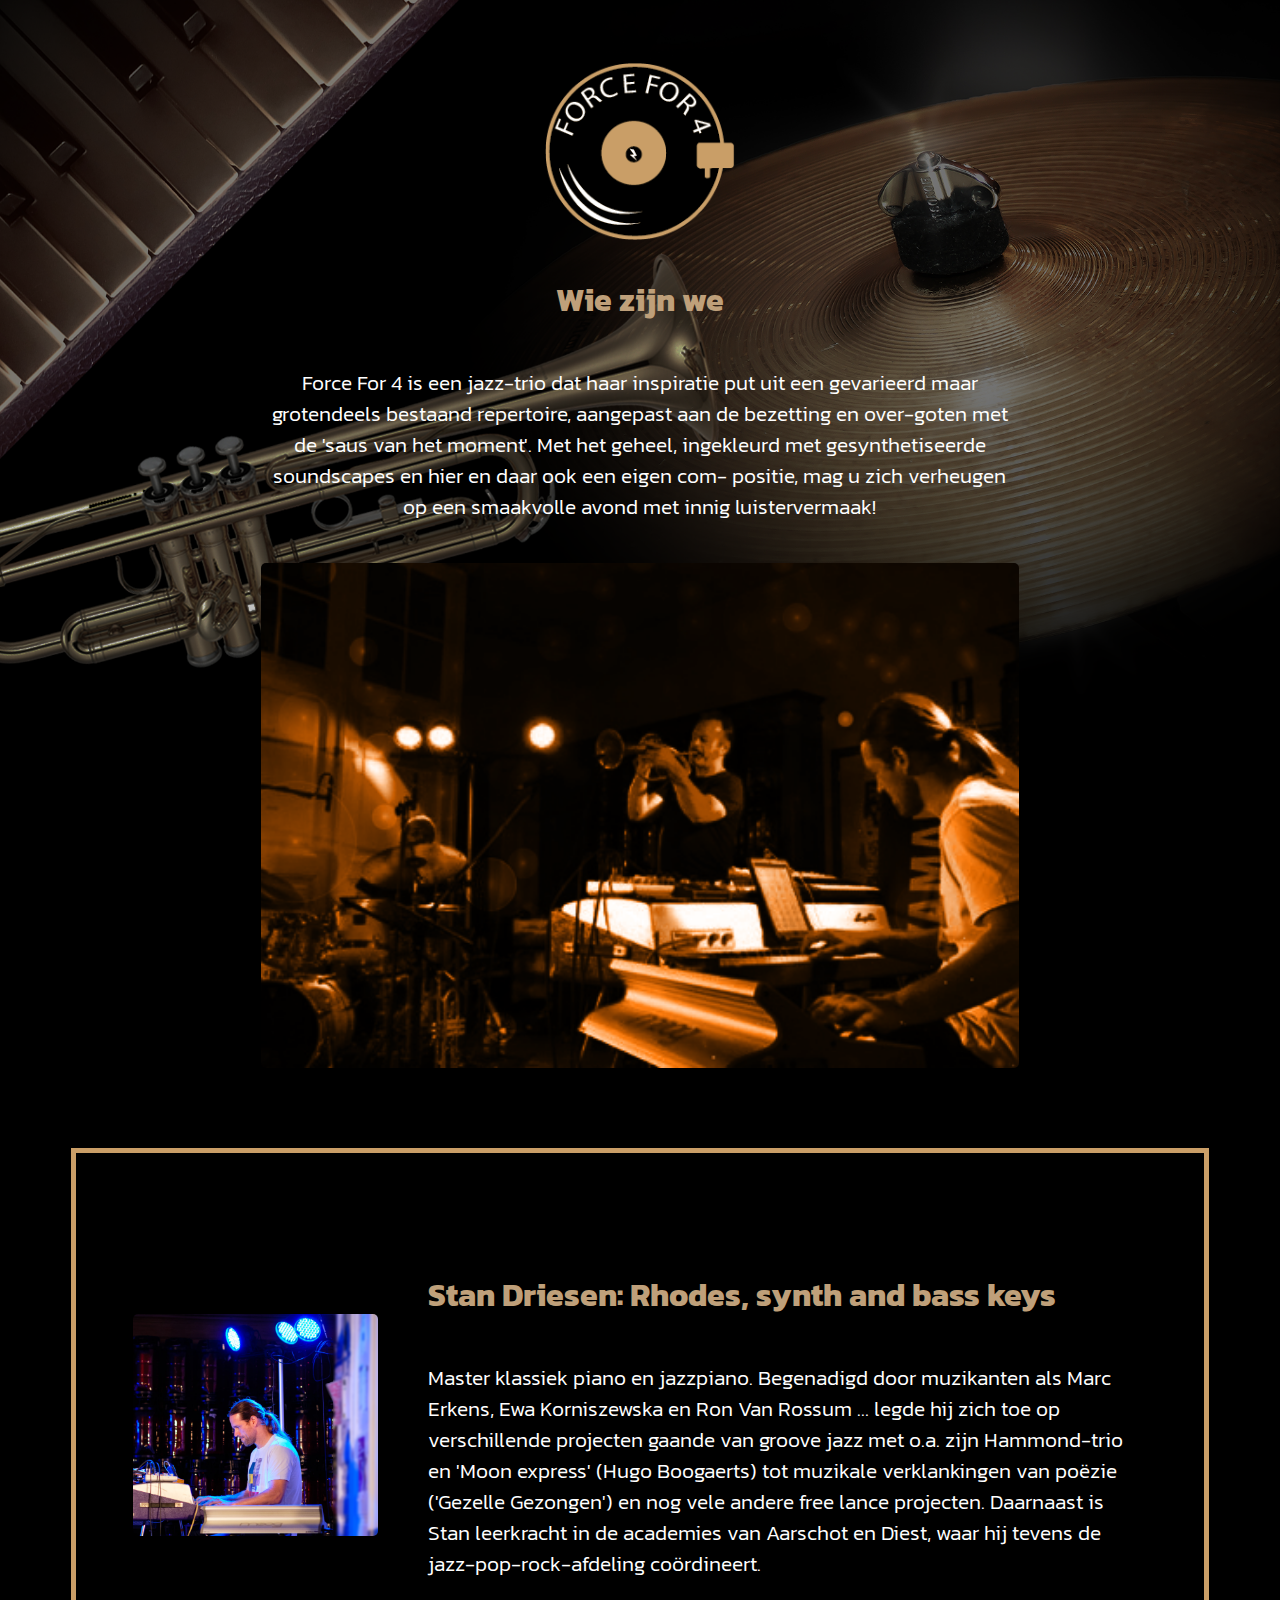
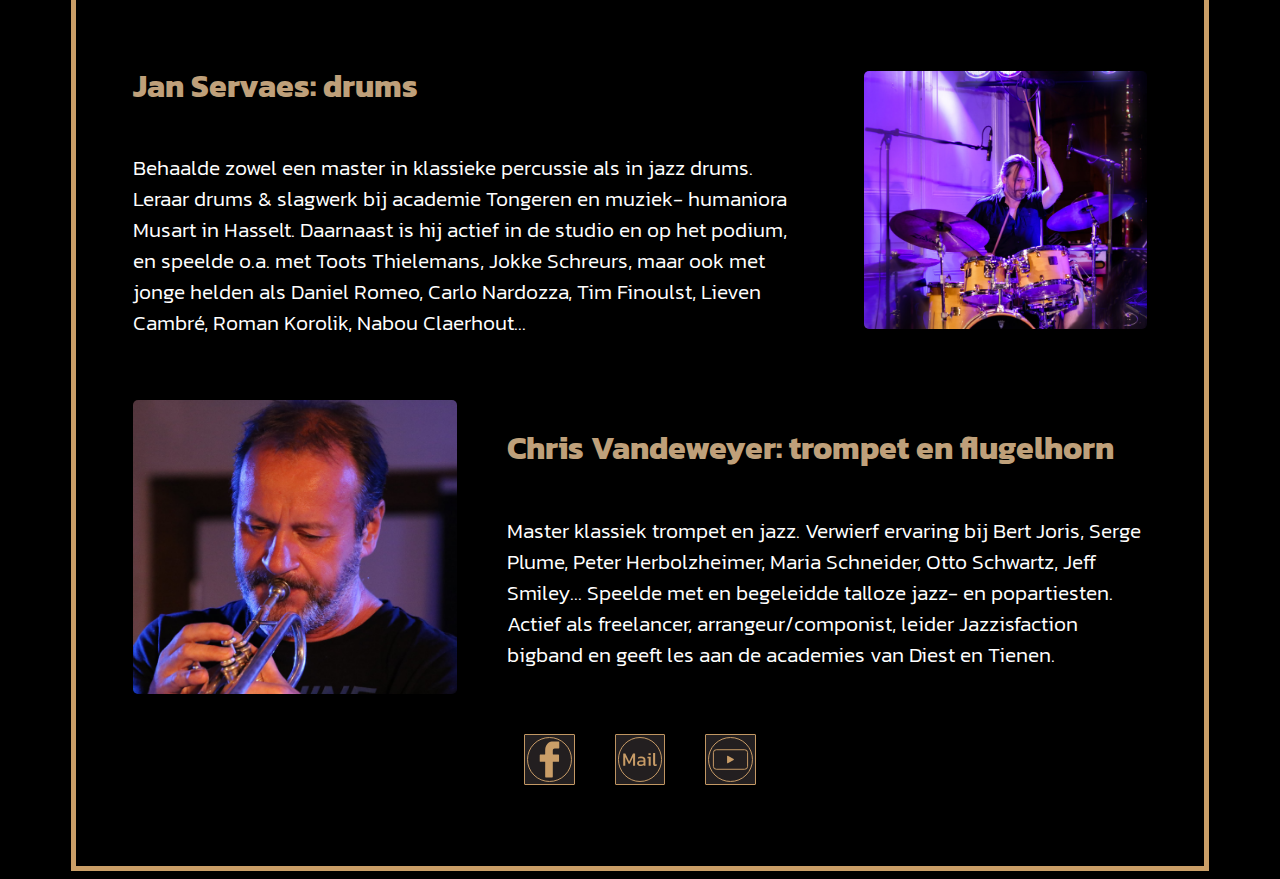
==== index.html @ 1cb55e8a "ready" ====
<!DOCTYPE html>

<html lang="en">


<head>

    <link rel="stylesheet" href="style.css">
    <meta charset="UTF-8">
    <meta http-equiv="X-UA-Compatible" content="IE-edge">
    <meta name="viewport" content="width=device-width, initial-scale=1.0">
    <title>Force for four</title>

</head>

<body>

    <div class="wrapper">

        <div class="grid">



            <div class="logo"> <img src="images/logo.png"> </div>


            <div class="omschrijving">
                <h1>Wie zijn we</h1>
                <p>Force For 4 is een jazz-trio dat haar inspiratie put uit een gevarieerd maar grotendeels bestaand
                    repertoire, aangepast aan de bezetting en over-goten met de 'saus van het moment'.

                    Met het geheel, ingekleurd met gesynthetiseerde soundscapes en hier en daar ook een eigen com-
                    positie, mag u zich verheugen op een smaakvolle avond met innig luistervermaak!</p>
                <div class="samen">
                    <img src="images/samen.png">
                </div>
            </div>




            <div class="leden">
                <div class="stan">
                    <div class="images">
                        <img src="images/leden/stanpf.png">
                    </div>

                    <div class="stantext">
                        <h1>Stan Driesen: Rhodes, synth and bass keys
                        </h1>
                        <p>
                            Master klassiek piano en jazzpiano.

                            Begenadigd door muzikanten als Marc Erkens, Ewa
                            Korniszewska en Ron Van Rossum … legde hij zich toe op
                            verschillende projecten gaande van groove jazz met o.a. zijn
                            Hammond-trio en 'Moon express' (Hugo Boogaerts) tot
                            muzikale verklankingen van poëzie ('Gezelle Gezongen') en nog vele andere free lance
                            projecten.

                            Daarnaast is Stan leerkracht in de academies van Aarschot en Diest, waar hij tevens de
                            jazz-pop-rock-afdeling coördineert.
                        </p>
                    </div>
                </div>

                <div class="jan">
                    <div class="jantext">
                        <h1>Jan Servaes: drums</h1>
                        <p>
                            Behaalde zowel een master in klassieke percussie als in jazz drums.

                            Leraar drums & slagwerk bij academie Tongeren en muziek-
                            humaniora Musart in Hasselt.

                            Daarnaast is hij actief in de studio en op het podium, en speelde o.a. met Toots Thielemans,
                            Jokke
                            Schreurs, maar ook met jonge helden als Daniel Romeo, Carlo Nardozza, Tim Finoulst, Lieven
                            Cambré,
                            Roman Korolik, Nabou Claerhout...</p>
                    </div>
                    <div class="images">
                        <img src="images/leden/Janpf.png">
                    </div>

                </div>

                <div class="chris">
                    <div class="images">
                        <img src="images/leden/chrispf.png">
                    </div>

                    <div class="christext">
                        <h1>Chris Vandeweyer: trompet en flugelhorn</h1>

                        <p>
                            Master klassiek trompet en jazz.

                            Verwierf ervaring bij Bert Joris, Serge Plume, Peter
                            Herbolzheimer, Maria Schneider, Otto Schwartz,
                            Jeff Smiley...
                            Speelde met en begeleidde talloze jazz- en popartiesten.

                            Actief als freelancer, arrangeur/componist, leider Jazzisfaction bigband en geeft les aan de
                            academies van Diest en Tienen.</p>

                    </div>
                </div>

                <div class="icons">
                    <div class="icon">
                        <a href="https://www.facebook.com/ForceFor4">
                            <img src="images/icon/facebook.svg" alt="">
                        </a>
                    </div>
                    <div class="icon">
                        <a href="contact.html">
                            <img src="images/icon/mail.svg" alt="">
                        </a>
                    </div>
                    <div class="icon">
                        <a href="https://www.youtube.com/watch?v=hv8_auRY40k&authuser=0">
                            <img src="images/icon/yt.svg" alt="">
                        </a>
                    </div>
                </div>

            </div>





            <div class="ledenmobile">
                <div class="stan">

                    <div class="stantext">
                        <h1>Stan Driesen: Rhodes, synth and bass keys
                            <div class="images">
                                <img src="images/leden/stanpf.png">
                            </div>

                        </h1>
                        <p>
                            Master klassiek piano en jazzpiano.

                            Begenadigd door muzikanten als Marc Erkens, Ewa
                            Korniszewska en Ron Van Rossum … legde hij zich toe op
                            verschillende projecten gaande van groove jazz met o.a. zijn
                            Hammond-trio en 'Moon express' (Hugo Boogaerts) tot
                            muzikale verklankingen van poëzie ('Gezelle Gezongen') en nog vele andere free lance
                            projecten.

                            Daarnaast is Stan leerkracht in de academies van Aarschot en Diest, waar hij tevens de
                            jazz-pop-rock-afdeling coördineert.
                        </p>
                    </div>
                </div>

                <div class="jan">
                    <div class="jantext">
                        <h1>Jan Servaes: drums</h1>
                        <div class="images">
                            <img src="images/leden/Janpf.png">
                        </div>
                        <p>
                            Behaalde zowel een master in klassieke percussie als in jazz drums.

                            Leraar drums & slagwerk bij academie Tongeren en muziek-
                            humaniora Musart in Hasselt.

                            Daarnaast is hij actief in de studio en op het podium, en speelde o.a. met Toots Thielemans,
                            Jokke
                            Schreurs, maar ook met jonge helden als Daniel Romeo, Carlo Nardozza, Tim Finoulst, Lieven
                            Cambré,
                            Roman Korolik, Nabou Claerhout...</p>
                    </div>


                </div>

                <div class="chris">


                    <div class="christext">
                        <h1>Chris Vandeweyer: trompet en flugelhorn</h1>
                        <div class="images">
                            <img src="images/leden/chrispf.png">
                        </div>

                        <p>
                            Master klassiek trompet en jazz.

                            Verwierf ervaring bij Bert Joris, Serge Plume, Peter
                            Herbolzheimer, Maria Schneider, Otto Schwartz,
                            Jeff Smiley...
                            Speelde met en begeleidde talloze jazz- en popartiesten.

                            Actief als freelancer, arrangeur/componist, leider Jazzisfaction bigband en geeft les aan de
                            academies van Diest en Tienen.</p>

                    </div>
                </div>

                <div class="icons">
                    <div class="icon">
                        <a href="https://www.facebook.com/ForceFor4">
                            <img src="images/icon/facebook.svg" alt="">
                        </a>
                    </div>
                    <div class="icon">
                        <a href="contact.html">
                            <img src="images/icon/mail.svg" alt="">
                        </a>

                    </div>
                    <div class="icon">
                        <a href="https://www.youtube.com/watch?v=hv8_auRY40k&authuser=0">
                            <img src="images/icon/yt.svg" alt="">
                        </a>
                    </div>
                </div>

            </div>

        </div>
    </div>

    </div>
    </div>






</body>

</html>
---- style.css ----
@import url('https://fonts.googleapis.com/css2?family=Kanit:wght@300;400&display=swap');

body {
    background-color: black;
    background-image: url(images/achtergrond.png);
    background-size: 100%;
    background-repeat: no-repeat;
    background-position: 0 -40px;
    background-attachment: fixed;

}



.grid {
    grid-template-columns: repeat(12, 1fr);
    grid-template-rows: auto;
    display: grid;
}





h1 {
    color: #bfa07a;
    font-family: "Kanit";
}

p {
    font-family: "Kanit";
    font-weight: 300;
    font-size: 16pt;
}

.wrapper {
    margin: 5% 5% 0 5%;
}

.logo {

    grid-column: 6/8;
    justify-content: center;
    display: flex;
    width: 100%;
}

.logo img {
    width: 100%;
}

.samen {
    display: flex;
    grid-column: 3/11;
    margin-top: 20px;
    margin-bottom: 50px;

    width: 100%;
}

.samen img {
    width: 100%;
    margin: auto;
    border-radius: 5px;
}

.omschrijving {
    grid-column: 3/11;
    display: flex;
    flex-direction: column;
    margin: 2% 0 0 0;
}

.omschrijving h1 {
    text-align: center;
}


.omschrijving p {
    text-align: center;
    color: white;
}


.leden {
    margin-top: 30px;
    background-color: rgba(0, 0, 0, 0.5);
    grid-column: 1/13;
    display: grid;
    grid-template-columns: repeat(12, 1fr);
    grid-template-rows: auto;
    border: solid 5px #ca9e67;
    padding: 5%;
    box-shadow: 0 0 0px #ca9e67;
}

.leden div {
    margin-top: 20px;
}

.ledenmobile {
    display: none;
}

.stan {
    display: flex;
    grid-column: 1/13;
    color: white;
}

.stantext {
    display: flex;
    flex-direction: column;
    align-self: center;
    margin-left: 50px;
}

.images {
    display: flex;
    align-items: center;
}

.stan img {
    grid-column: 1/6;
    width: 100%;
    border-radius: 5px;
}


.jan {
    display: flex;
    grid-column: 1/13;
    color: white;
}

.jantext {
    display: flex;
    flex-direction: column;
    align-self: center;
    margin-right: 50px;
}

.jan img {
    width: 100%;
    border-radius: 5px;
}

.chris {
    display: flex;
    grid-column: 1/13;
    color: white;
}

.christext {
    display: flex;
    flex-direction: column;
    align-self: center;
    margin-left: 50px;
}

.chris img {
    width: 100%;
    border-radius: 5px;
}

.icons {
    grid-column: 1/13;
    display: flex;
    flex-direction: row;
    margin-top: 20px;
    justify-content: center;
}

.icon {
    width: 5%;
    margin: 20px;
}

.icon img {
    width: 100%;
}

@media (max-width:1200px) {

    p {
        font-size: 14pt;
    }

    .icon {
        width: 50px;
        margin: 20px;
    }
}

@media (max-width:1100px) {

    p {
        font-size: 12pt;
    }
}

@media (max-width:950px) {

    .ledenmobile {
        margin-top: 30px;
        background-color: rgba(0, 0, 0, 0.5);
        grid-column: 1/13;
        display: grid;
        grid-template-columns: repeat(12, 1fr);
        grid-template-rows: auto;
        border: solid 5px #ca9e67;
        padding: 5%;
        box-shadow: 0 0 0px #ca9e67;
    }

    .ledenmobile div {
        margin-top: 20px;
    }

    .leden {
        display: none;

    }

    .stan {
        flex-direction: column;

    }

    .stan img {
        width: 50%;
        margin: auto;
    }

    .stantext {
        margin: 0;
    }

    .stantext h1 {
        text-align: center;
    }

    .stantext p {
        text-align: center;
    }

    .jan {
        flex-direction: column;

    }

    .jan img {
        width: 50%;
        margin: auto;
    }

    .jantext {
        margin: 0;
    }

    .jantext h1 {
        text-align: center;
    }

    .jantext p {
        text-align: center;
    }

    .chris {
        flex-direction: column;

    }

    .chris img {
        width: 50%;
        margin: auto;
    }

    .christext {
        margin: 0;
    }

    .christext h1 {
        text-align: center;
    }

    .christext p {
        text-align: center;
    }

}

@media (max-width:820px) {
    h1 {
        font-size: 18pt;
    }
}


@media (max-width:650px) {
    .logo {
        width: 140%;
        justify-self: center;
    }

    h1 {
        font-size: 16pt;
    }

    .omschrijving {
        grid-column: 1/13;
    }
}

@media (max-width:560px) {
    h1 {
        font-size: 12pt;
    }

    p {
        font-size: 10pt;
    }

    .icon {
        width: 40px;
        margin: 20px;
    }
}



@media (max-width:350px) {

    .logo {
        width: 180%;
        justify-self: center;
    }

    .stan img {
        width: 70%;
    }

    .jan img {
        width: 70%;
    }


    .chris img {
        width: 70%;
    }


}

@media (max-width:270px) {
    .icon {
        width: 100px;
        margin: 15px;
    }
}
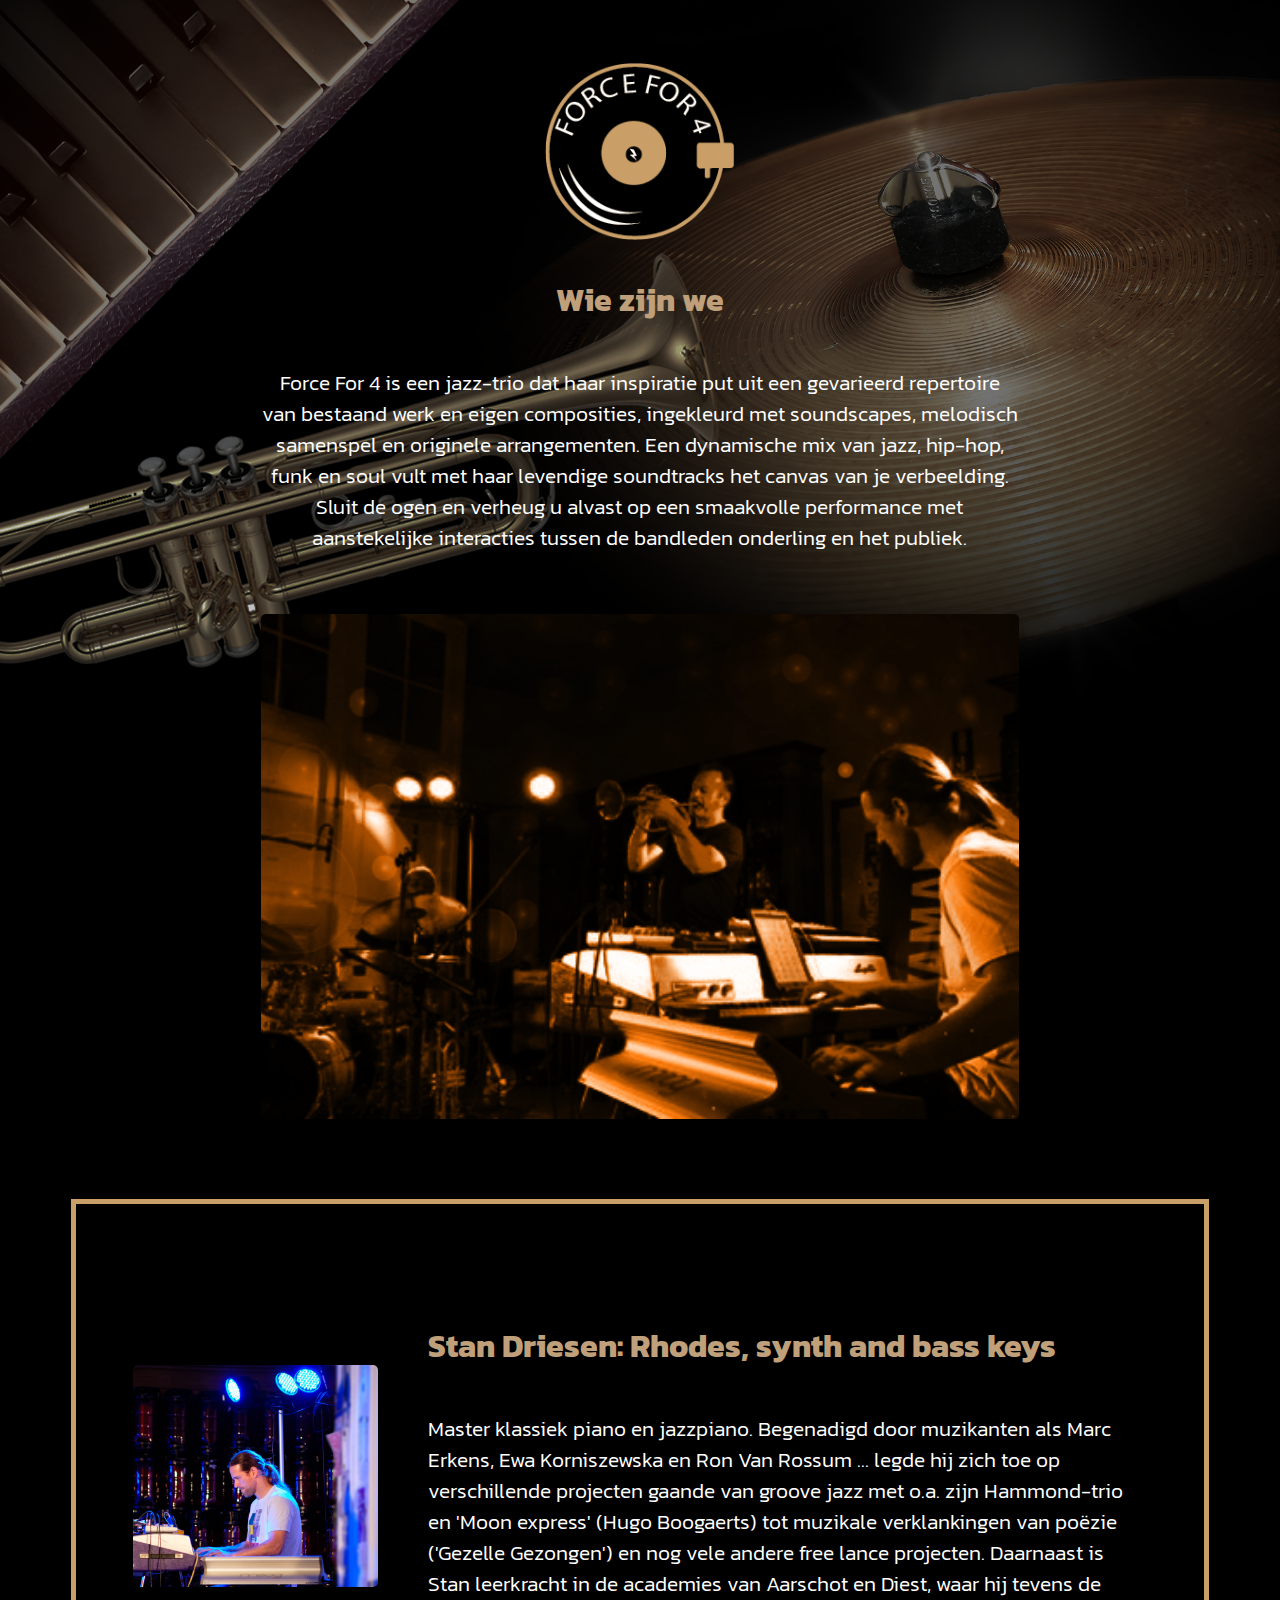
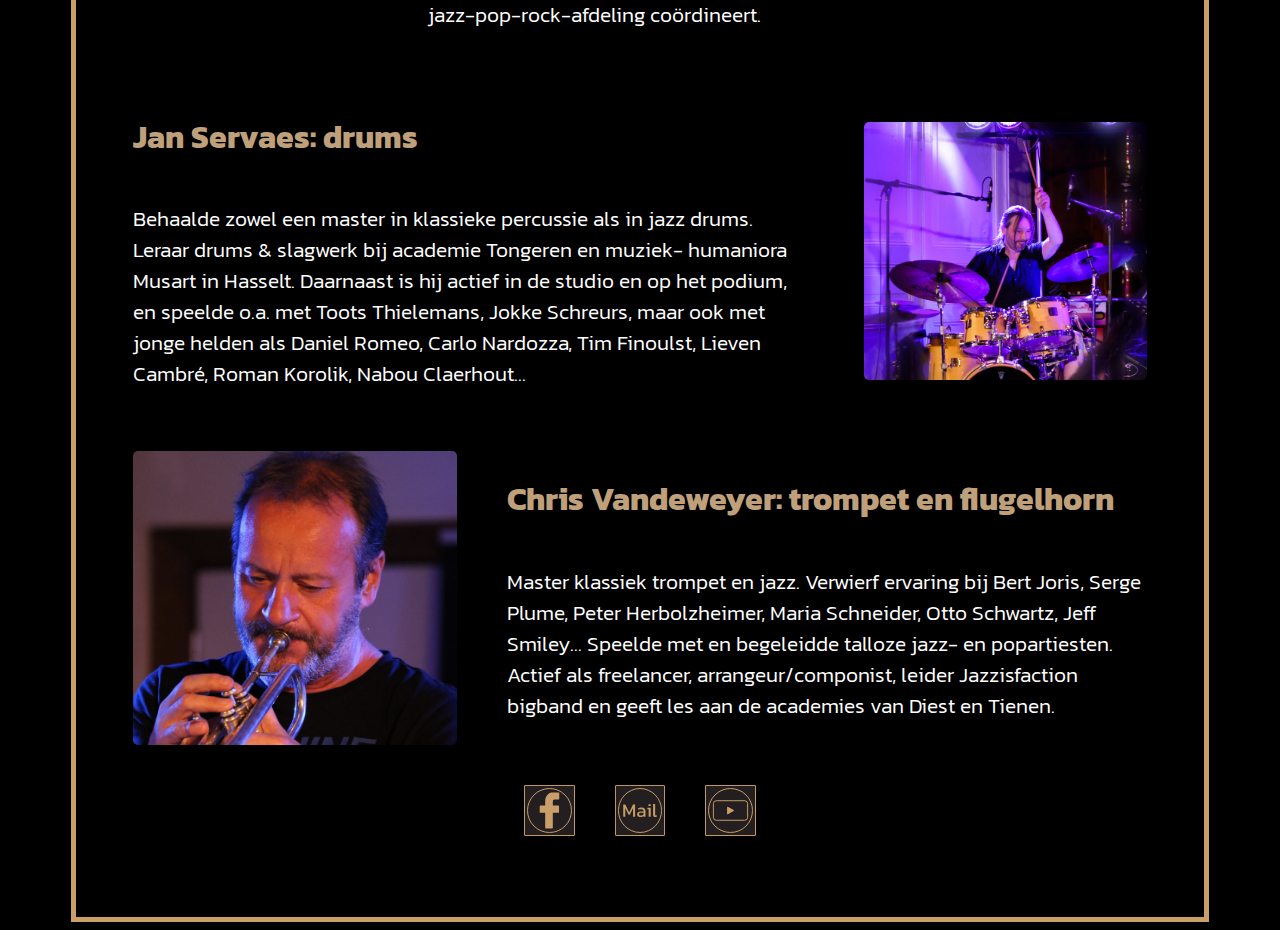
==== commit ca4b8496: "wie zijn we fix" ====
--- a/index.html
+++ b/index.html
@@ -26,11 +26,12 @@
 
             <div class="omschrijving">
                 <h1>Wie zijn we</h1>
-                <p>Force For 4 is een jazz-trio dat haar inspiratie put uit een gevarieerd maar grotendeels bestaand
-                    repertoire, aangepast aan de bezetting en over-goten met de 'saus van het moment'.
-
-                    Met het geheel, ingekleurd met gesynthetiseerde soundscapes en hier en daar ook een eigen com-
-                    positie, mag u zich verheugen op een smaakvolle avond met innig luistervermaak!</p>
+                <p>
+                    Force For 4 is een jazz-trio dat haar inspiratie put uit een gevarieerd repertoire van bestaand werk
+                    en eigen composities, ingekleurd met soundscapes, melodisch samenspel en originele arrangementen.
+                    Een dynamische mix van jazz, hip-hop, funk en soul vult met haar levendige soundtracks het canvas
+                    van je verbeelding. Sluit de ogen en verheug u alvast op een smaakvolle performance met
+                    aanstekelijke interacties tussen de bandleden onderling en het publiek.</p>
                 <div class="samen">
                     <img src="images/samen.png">
                 </div>
@@ -109,17 +110,17 @@
 
                 <div class="icons">
                     <div class="icon">
-                        <a href="https://www.facebook.com/ForceFor4">
+                        <a href="https://www.facebook.com/ForceFor4" target="_blank">
                             <img src="images/icon/facebook.svg" alt="">
                         </a>
                     </div>
                     <div class="icon">
-                        <a href="contact.html">
+                        <a href="contact.html" target="_blank">
                             <img src="images/icon/mail.svg" alt="">
                         </a>
                     </div>
                     <div class="icon">
-                        <a href="https://www.youtube.com/watch?v=hv8_auRY40k&authuser=0">
+                        <a href="https://www.youtube.com/watch?v=hv8_auRY40k&authuser=0" target="_blank">
                             <img src="images/icon/yt.svg" alt="">
                         </a>
                     </div>
@@ -204,18 +205,18 @@
 
                 <div class="icons">
                     <div class="icon">
-                        <a href="https://www.facebook.com/ForceFor4">
+                        <a href="https://www.facebook.com/ForceFor4" target="_blank">
                             <img src="images/icon/facebook.svg" alt="">
                         </a>
                     </div>
                     <div class="icon">
-                        <a href="contact.html">
+                        <a href="contact.html" target="_blank">
                             <img src="images/icon/mail.svg" alt="">
                         </a>
 
                     </div>
                     <div class="icon">
-                        <a href="https://www.youtube.com/watch?v=hv8_auRY40k&authuser=0">
+                        <a href="https://www.youtube.com/watch?v=hv8_auRY40k&authuser=0" target="_blank">
                             <img src="images/icon/yt.svg" alt="">
                         </a>
                     </div>
--- a/style.css
+++ b/style.css
@@ -8,6 +8,7 @@
     background-position: 0 -40px;
     background-attachment: fixed;
 
+
 }
 
 
@@ -52,7 +53,7 @@
 .samen {
     display: flex;
     grid-column: 3/11;
-    margin-top: 20px;
+    margin-top: 40px;
     margin-bottom: 50px;
 
     width: 100%;
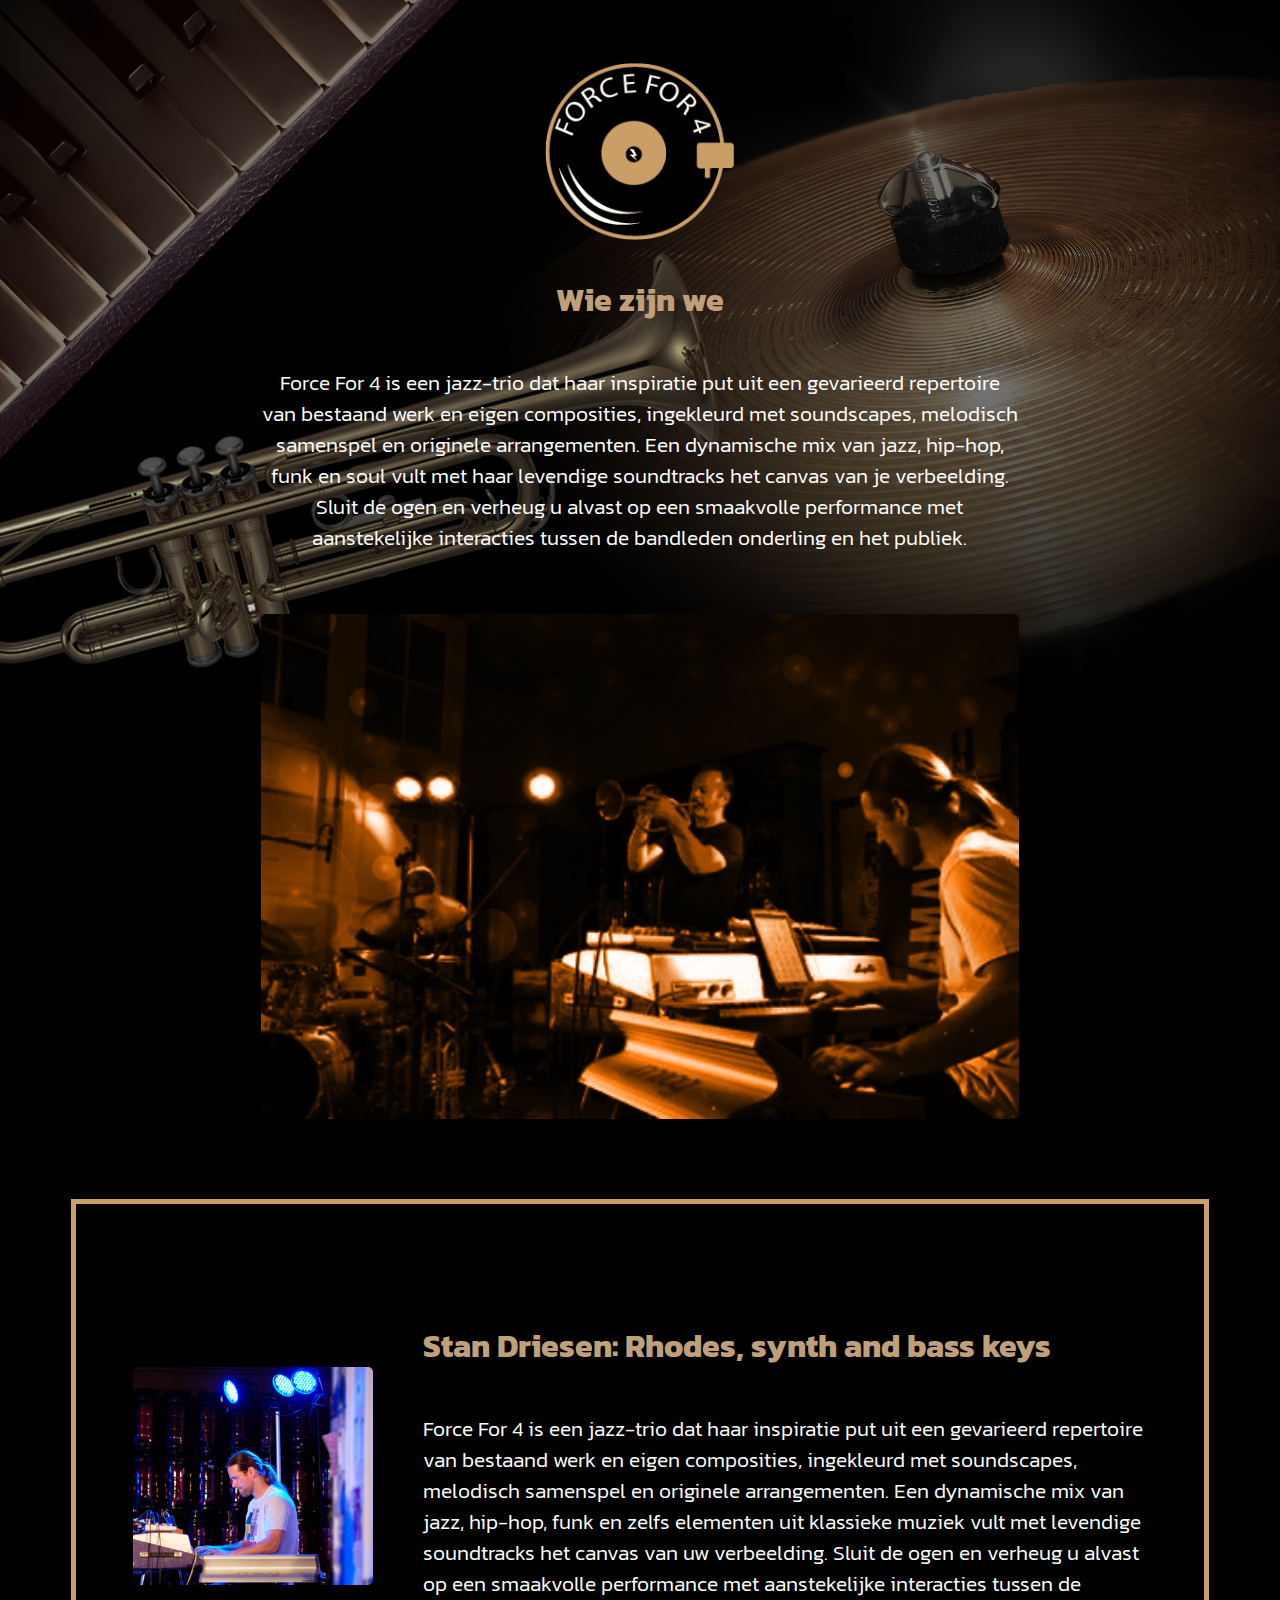
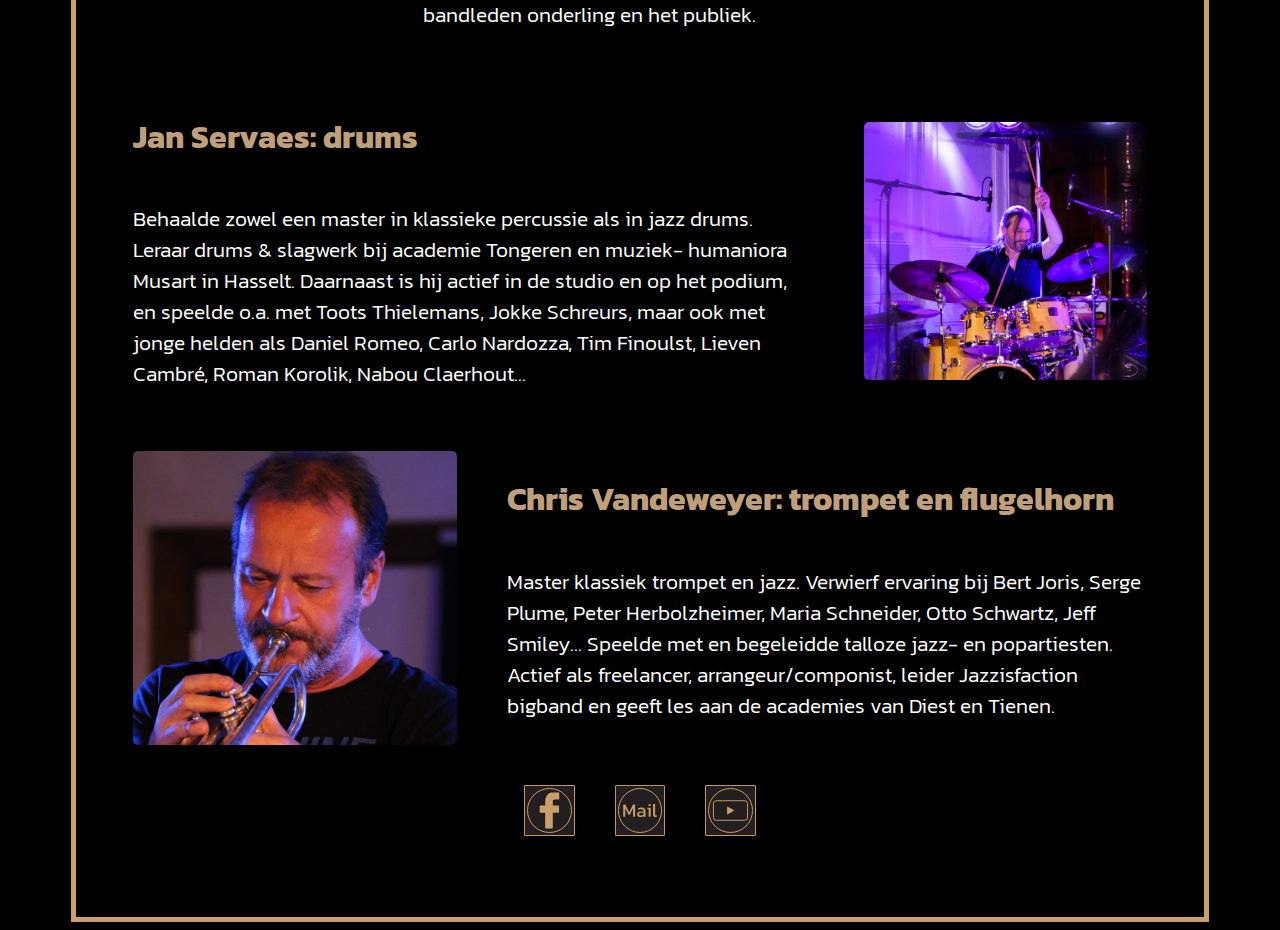
==== commit 570d56aa: "fix wie 2" ====
--- a/index.html
+++ b/index.html
@@ -50,6 +50,94 @@
                         <h1>Stan Driesen: Rhodes, synth and bass keys
                         </h1>
                         <p>
+                            Force For 4 is een jazz-trio dat haar inspiratie put uit een gevarieerd repertoire van
+                            bestaand werk en eigen composities, ingekleurd met soundscapes, melodisch samenspel en
+                            originele arrangementen. Een dynamische mix van jazz, hip-hop, funk en zelfs elementen uit
+                            klassieke muziek vult met levendige soundtracks het canvas van uw verbeelding. Sluit de ogen
+                            en verheug u alvast op een smaakvolle performance met aanstekelijke interacties tussen de
+                            bandleden onderling en het publiek.
+                        </p>
+                    </div>
+                </div>
+
+                <div class="jan">
+                    <div class="jantext">
+                        <h1>Jan Servaes: drums</h1>
+                        <p>
+                            Behaalde zowel een master in klassieke percussie als in jazz drums.
+
+                            Leraar drums & slagwerk bij academie Tongeren en muziek-
+                            humaniora Musart in Hasselt.
+
+                            Daarnaast is hij actief in de studio en op het podium, en speelde o.a. met Toots Thielemans,
+                            Jokke
+                            Schreurs, maar ook met jonge helden als Daniel Romeo, Carlo Nardozza, Tim Finoulst, Lieven
+                            Cambré,
+                            Roman Korolik, Nabou Claerhout...</p>
+                    </div>
+                    <div class="images">
+                        <img src="images/leden/Janpf.png">
+                    </div>
+
+                </div>
+
+                <div class="chris">
+                    <div class="images">
+                        <img src="images/leden/chrispf.png">
+                    </div>
+
+                    <div class="christext">
+                        <h1>Chris Vandeweyer: trompet en flugelhorn</h1>
+
+                        <p>
+                            Master klassiek trompet en jazz.
+
+                            Verwierf ervaring bij Bert Joris, Serge Plume, Peter
+                            Herbolzheimer, Maria Schneider, Otto Schwartz,
+                            Jeff Smiley...
+                            Speelde met en begeleidde talloze jazz- en popartiesten.
+
+                            Actief als freelancer, arrangeur/componist, leider Jazzisfaction bigband en geeft les aan de
+                            academies van Diest en Tienen.</p>
+
+                    </div>
+                </div>
+
+                <div class="icons">
+                    <div class="icon">
+                        <a href="https://www.facebook.com/ForceFor4" target="_blank">
+                            <img src="images/icon/facebook.svg" alt="">
+                        </a>
+                    </div>
+                    <div class="icon">
+                        <a href="contact.html" target="_blank">
+                            <img src="images/icon/mail.svg" alt="">
+                        </a>
+                    </div>
+                    <div class="icon">
+                        <a href="https://www.youtube.com/watch?v=hv8_auRY40k&authuser=0" target="_blank">
+                            <img src="images/icon/yt.svg" alt="">
+                        </a>
+                    </div>
+                </div>
+
+            </div>
+
+
+
+
+
+            <div class="ledenmobile">
+                <div class="stan">
+
+                    <div class="stantext">
+                        <h1>Stan Driesen: Rhodes, synth and bass keys
+                            <div class="images">
+                                <img src="images/leden/stanpf.png">
+                            </div>
+
+                        </h1>
+                        <p>
                             Master klassiek piano en jazzpiano.
 
                             Begenadigd door muzikanten als Marc Erkens, Ewa
@@ -68,6 +156,9 @@
                 <div class="jan">
                     <div class="jantext">
                         <h1>Jan Servaes: drums</h1>
+                        <div class="images">
+                            <img src="images/leden/Janpf.png">
+                        </div>
                         <p>
                             Behaalde zowel een master in klassieke percussie als in jazz drums.
 
@@ -80,102 +171,6 @@
                             Cambré,
                             Roman Korolik, Nabou Claerhout...</p>
                     </div>
-                    <div class="images">
-                        <img src="images/leden/Janpf.png">
-                    </div>
-
-                </div>
-
-                <div class="chris">
-                    <div class="images">
-                        <img src="images/leden/chrispf.png">
-                    </div>
-
-                    <div class="christext">
-                        <h1>Chris Vandeweyer: trompet en flugelhorn</h1>
-
-                        <p>
-                            Master klassiek trompet en jazz.
-
-                            Verwierf ervaring bij Bert Joris, Serge Plume, Peter
-                            Herbolzheimer, Maria Schneider, Otto Schwartz,
-                            Jeff Smiley...
-                            Speelde met en begeleidde talloze jazz- en popartiesten.
-
-                            Actief als freelancer, arrangeur/componist, leider Jazzisfaction bigband en geeft les aan de
-                            academies van Diest en Tienen.</p>
-
-                    </div>
-                </div>
-
-                <div class="icons">
-                    <div class="icon">
-                        <a href="https://www.facebook.com/ForceFor4" target="_blank">
-                            <img src="images/icon/facebook.svg" alt="">
-                        </a>
-                    </div>
-                    <div class="icon">
-                        <a href="contact.html" target="_blank">
-                            <img src="images/icon/mail.svg" alt="">
-                        </a>
-                    </div>
-                    <div class="icon">
-                        <a href="https://www.youtube.com/watch?v=hv8_auRY40k&authuser=0" target="_blank">
-                            <img src="images/icon/yt.svg" alt="">
-                        </a>
-                    </div>
-                </div>
-
-            </div>
-
-
-
-
-
-            <div class="ledenmobile">
-                <div class="stan">
-
-                    <div class="stantext">
-                        <h1>Stan Driesen: Rhodes, synth and bass keys
-                            <div class="images">
-                                <img src="images/leden/stanpf.png">
-                            </div>
-
-                        </h1>
-                        <p>
-                            Master klassiek piano en jazzpiano.
-
-                            Begenadigd door muzikanten als Marc Erkens, Ewa
-                            Korniszewska en Ron Van Rossum … legde hij zich toe op
-                            verschillende projecten gaande van groove jazz met o.a. zijn
-                            Hammond-trio en 'Moon express' (Hugo Boogaerts) tot
-                            muzikale verklankingen van poëzie ('Gezelle Gezongen') en nog vele andere free lance
-                            projecten.
-
-                            Daarnaast is Stan leerkracht in de academies van Aarschot en Diest, waar hij tevens de
-                            jazz-pop-rock-afdeling coördineert.
-                        </p>
-                    </div>
-                </div>
-
-                <div class="jan">
-                    <div class="jantext">
-                        <h1>Jan Servaes: drums</h1>
-                        <div class="images">
-                            <img src="images/leden/Janpf.png">
-                        </div>
-                        <p>
-                            Behaalde zowel een master in klassieke percussie als in jazz drums.
-
-                            Leraar drums & slagwerk bij academie Tongeren en muziek-
-                            humaniora Musart in Hasselt.
-
-                            Daarnaast is hij actief in de studio en op het podium, en speelde o.a. met Toots Thielemans,
-                            Jokke
-                            Schreurs, maar ook met jonge helden als Daniel Romeo, Carlo Nardozza, Tim Finoulst, Lieven
-                            Cambré,
-                            Roman Korolik, Nabou Claerhout...</p>
-                    </div>
 
 
                 </div>
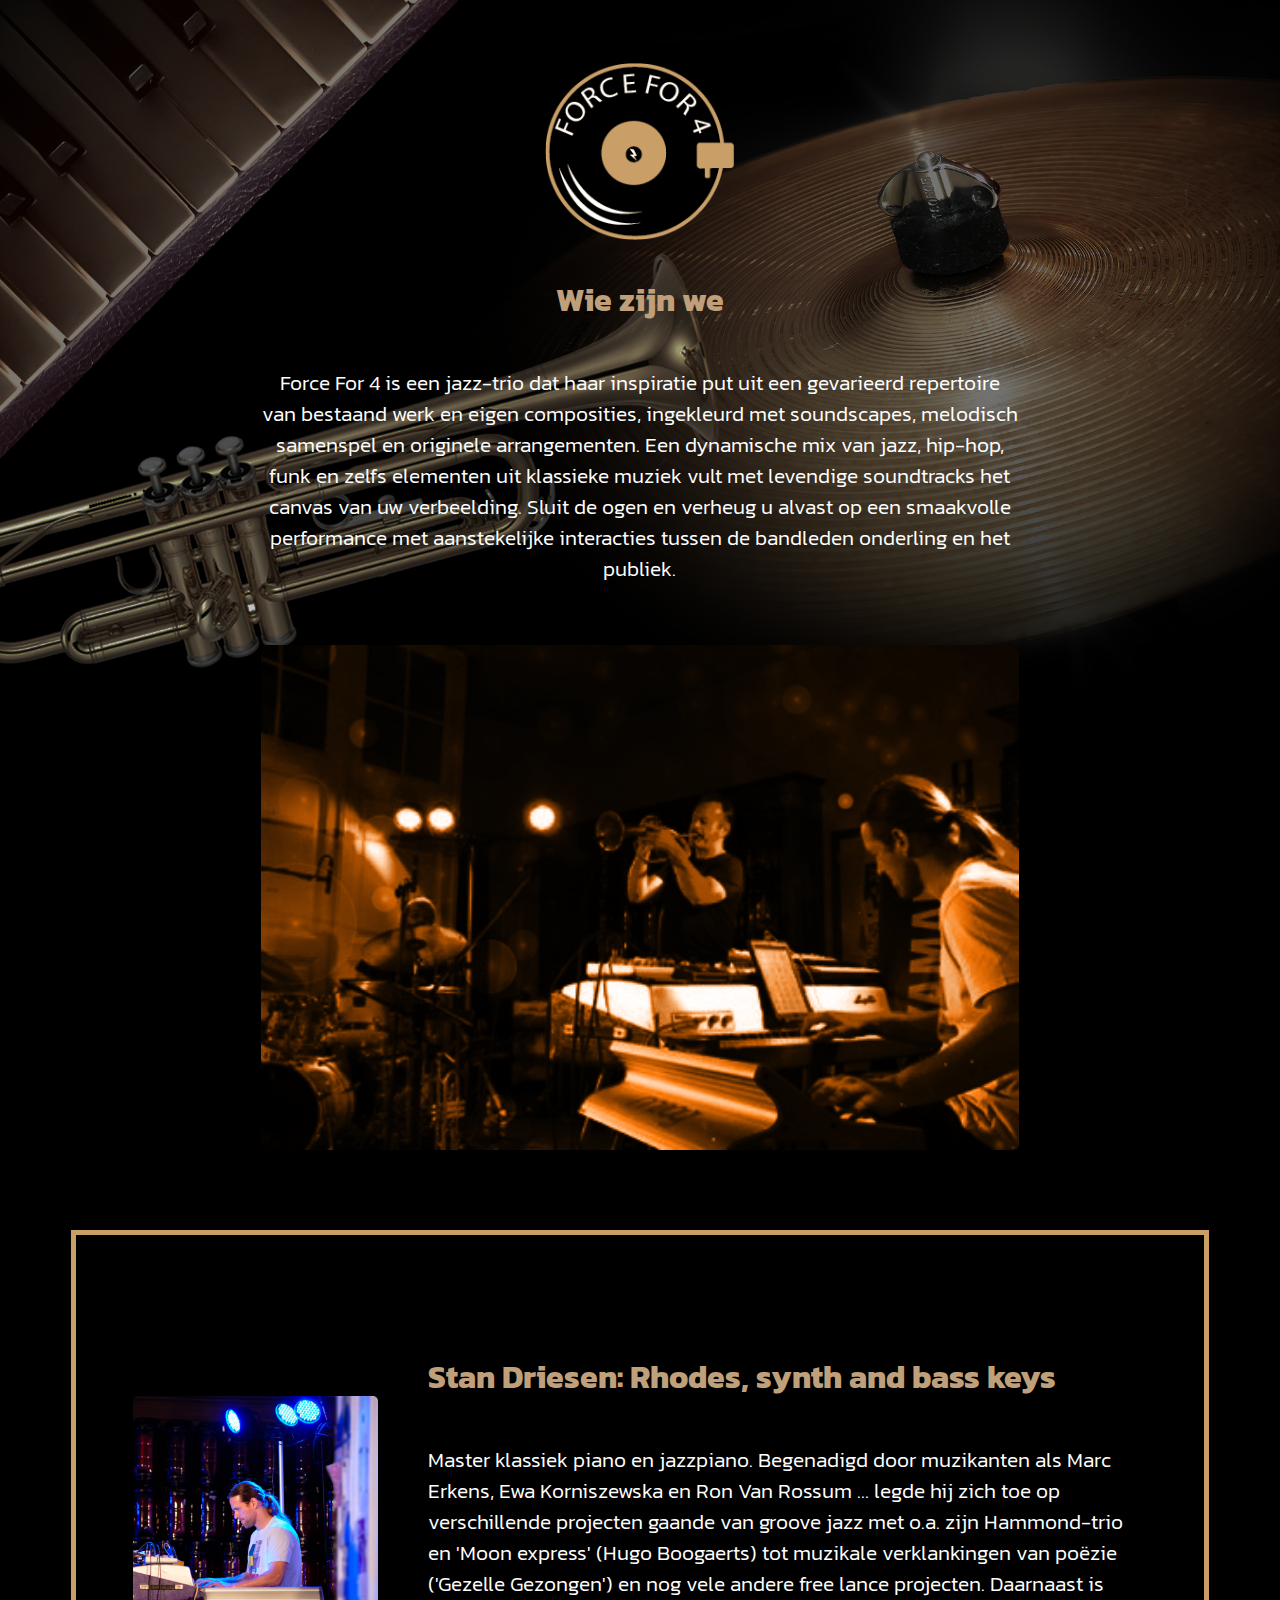
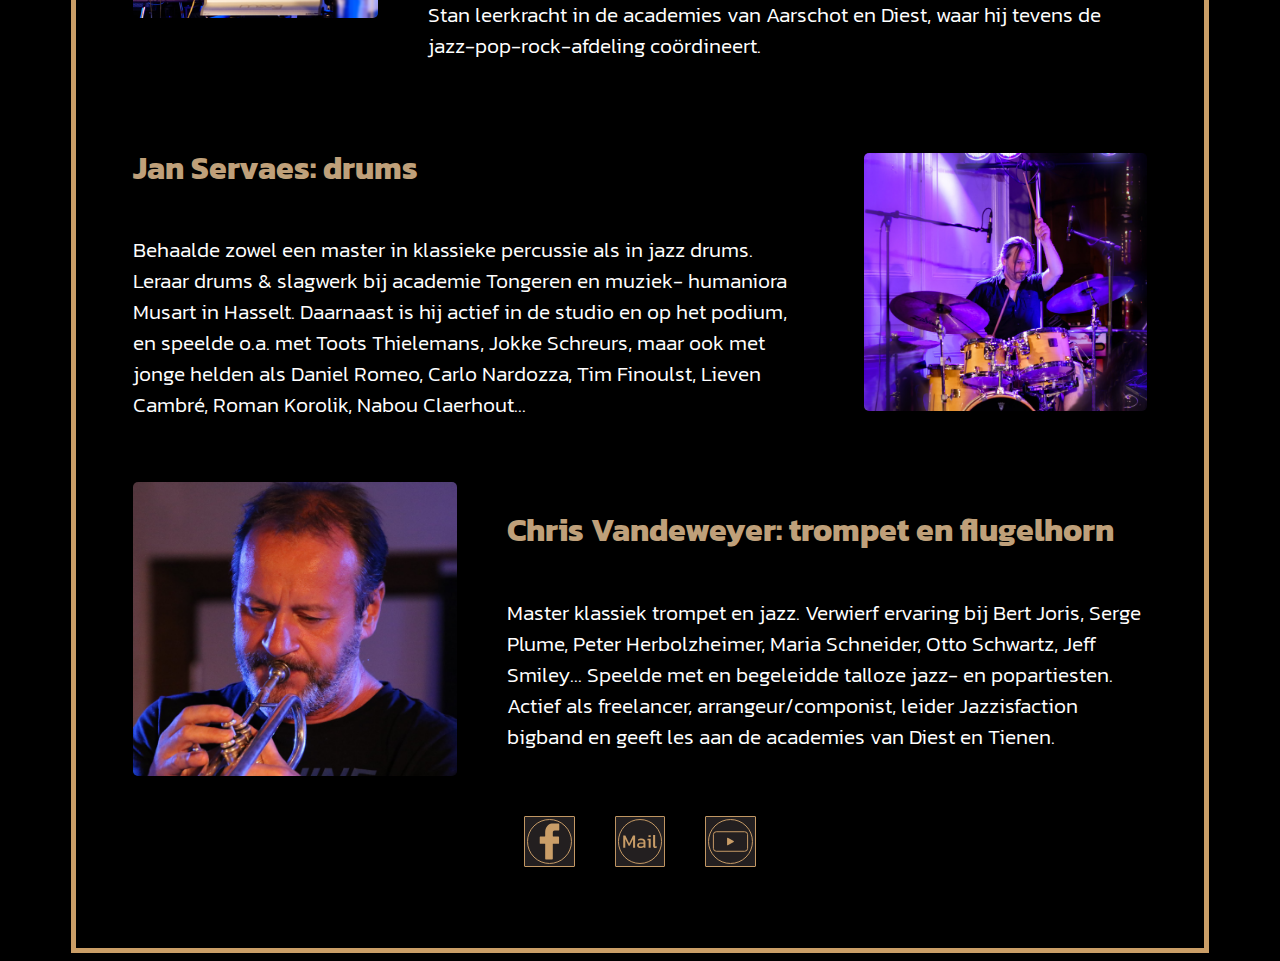
==== commit 39dc9bcc: "text fix" ====
--- a/index.html
+++ b/index.html
@@ -29,9 +29,10 @@
                 <p>
                     Force For 4 is een jazz-trio dat haar inspiratie put uit een gevarieerd repertoire van bestaand werk
                     en eigen composities, ingekleurd met soundscapes, melodisch samenspel en originele arrangementen.
-                    Een dynamische mix van jazz, hip-hop, funk en soul vult met haar levendige soundtracks het canvas
-                    van je verbeelding. Sluit de ogen en verheug u alvast op een smaakvolle performance met
-                    aanstekelijke interacties tussen de bandleden onderling en het publiek.</p>
+                    Een dynamische mix van jazz, hip-hop, funk en zelfs elementen uit klassieke muziek vult met
+                    levendige soundtracks het canvas van uw verbeelding. Sluit de ogen en verheug u alvast op een
+                    smaakvolle performance met aanstekelijke interacties tussen de bandleden onderling en het publiek.
+                </p>
                 <div class="samen">
                     <img src="images/samen.png">
                 </div>
@@ -48,94 +49,6 @@
 
                     <div class="stantext">
                         <h1>Stan Driesen: Rhodes, synth and bass keys
-                        </h1>
-                        <p>
-                            Force For 4 is een jazz-trio dat haar inspiratie put uit een gevarieerd repertoire van
-                            bestaand werk en eigen composities, ingekleurd met soundscapes, melodisch samenspel en
-                            originele arrangementen. Een dynamische mix van jazz, hip-hop, funk en zelfs elementen uit
-                            klassieke muziek vult met levendige soundtracks het canvas van uw verbeelding. Sluit de ogen
-                            en verheug u alvast op een smaakvolle performance met aanstekelijke interacties tussen de
-                            bandleden onderling en het publiek.
-                        </p>
-                    </div>
-                </div>
-
-                <div class="jan">
-                    <div class="jantext">
-                        <h1>Jan Servaes: drums</h1>
-                        <p>
-                            Behaalde zowel een master in klassieke percussie als in jazz drums.
-
-                            Leraar drums & slagwerk bij academie Tongeren en muziek-
-                            humaniora Musart in Hasselt.
-
-                            Daarnaast is hij actief in de studio en op het podium, en speelde o.a. met Toots Thielemans,
-                            Jokke
-                            Schreurs, maar ook met jonge helden als Daniel Romeo, Carlo Nardozza, Tim Finoulst, Lieven
-                            Cambré,
-                            Roman Korolik, Nabou Claerhout...</p>
-                    </div>
-                    <div class="images">
-                        <img src="images/leden/Janpf.png">
-                    </div>
-
-                </div>
-
-                <div class="chris">
-                    <div class="images">
-                        <img src="images/leden/chrispf.png">
-                    </div>
-
-                    <div class="christext">
-                        <h1>Chris Vandeweyer: trompet en flugelhorn</h1>
-
-                        <p>
-                            Master klassiek trompet en jazz.
-
-                            Verwierf ervaring bij Bert Joris, Serge Plume, Peter
-                            Herbolzheimer, Maria Schneider, Otto Schwartz,
-                            Jeff Smiley...
-                            Speelde met en begeleidde talloze jazz- en popartiesten.
-
-                            Actief als freelancer, arrangeur/componist, leider Jazzisfaction bigband en geeft les aan de
-                            academies van Diest en Tienen.</p>
-
-                    </div>
-                </div>
-
-                <div class="icons">
-                    <div class="icon">
-                        <a href="https://www.facebook.com/ForceFor4" target="_blank">
-                            <img src="images/icon/facebook.svg" alt="">
-                        </a>
-                    </div>
-                    <div class="icon">
-                        <a href="contact.html" target="_blank">
-                            <img src="images/icon/mail.svg" alt="">
-                        </a>
-                    </div>
-                    <div class="icon">
-                        <a href="https://www.youtube.com/watch?v=hv8_auRY40k&authuser=0" target="_blank">
-                            <img src="images/icon/yt.svg" alt="">
-                        </a>
-                    </div>
-                </div>
-
-            </div>
-
-
-
-
-
-            <div class="ledenmobile">
-                <div class="stan">
-
-                    <div class="stantext">
-                        <h1>Stan Driesen: Rhodes, synth and bass keys
-                            <div class="images">
-                                <img src="images/leden/stanpf.png">
-                            </div>
-
                         </h1>
                         <p>
                             Master klassiek piano en jazzpiano.
@@ -156,9 +69,6 @@
                 <div class="jan">
                     <div class="jantext">
                         <h1>Jan Servaes: drums</h1>
-                        <div class="images">
-                            <img src="images/leden/Janpf.png">
-                        </div>
                         <p>
                             Behaalde zowel een master in klassieke percussie als in jazz drums.
 
@@ -171,6 +81,102 @@
                             Cambré,
                             Roman Korolik, Nabou Claerhout...</p>
                     </div>
+                    <div class="images">
+                        <img src="images/leden/Janpf.png">
+                    </div>
+
+                </div>
+
+                <div class="chris">
+                    <div class="images">
+                        <img src="images/leden/chrispf.png">
+                    </div>
+
+                    <div class="christext">
+                        <h1>Chris Vandeweyer: trompet en flugelhorn</h1>
+
+                        <p>
+                            Master klassiek trompet en jazz.
+
+                            Verwierf ervaring bij Bert Joris, Serge Plume, Peter
+                            Herbolzheimer, Maria Schneider, Otto Schwartz,
+                            Jeff Smiley...
+                            Speelde met en begeleidde talloze jazz- en popartiesten.
+
+                            Actief als freelancer, arrangeur/componist, leider Jazzisfaction bigband en geeft les aan de
+                            academies van Diest en Tienen.</p>
+
+                    </div>
+                </div>
+
+                <div class="icons">
+                    <div class="icon">
+                        <a href="https://www.facebook.com/ForceFor4" target="_blank">
+                            <img src="images/icon/facebook.svg" alt="">
+                        </a>
+                    </div>
+                    <div class="icon">
+                        <a href="contact.html" target="_blank">
+                            <img src="images/icon/mail.svg" alt="">
+                        </a>
+                    </div>
+                    <div class="icon">
+                        <a href="https://www.youtube.com/watch?v=hv8_auRY40k&authuser=0" target="_blank">
+                            <img src="images/icon/yt.svg" alt="">
+                        </a>
+                    </div>
+                </div>
+
+            </div>
+
+
+
+
+
+            <div class="ledenmobile">
+                <div class="stan">
+
+                    <div class="stantext">
+                        <h1>Stan Driesen: Rhodes, synth and bass keys
+                            <div class="images">
+                                <img src="images/leden/stanpf.png">
+                            </div>
+
+                        </h1>
+                        <p>
+                            Master klassiek piano en jazzpiano.
+
+                            Begenadigd door muzikanten als Marc Erkens, Ewa
+                            Korniszewska en Ron Van Rossum … legde hij zich toe op
+                            verschillende projecten gaande van groove jazz met o.a. zijn
+                            Hammond-trio en 'Moon express' (Hugo Boogaerts) tot
+                            muzikale verklankingen van poëzie ('Gezelle Gezongen') en nog vele andere free lance
+                            projecten.
+
+                            Daarnaast is Stan leerkracht in de academies van Aarschot en Diest, waar hij tevens de
+                            jazz-pop-rock-afdeling coördineert.
+                        </p>
+                    </div>
+                </div>
+
+                <div class="jan">
+                    <div class="jantext">
+                        <h1>Jan Servaes: drums</h1>
+                        <div class="images">
+                            <img src="images/leden/Janpf.png">
+                        </div>
+                        <p>
+                            Behaalde zowel een master in klassieke percussie als in jazz drums.
+
+                            Leraar drums & slagwerk bij academie Tongeren en muziek-
+                            humaniora Musart in Hasselt.
+
+                            Daarnaast is hij actief in de studio en op het podium, en speelde o.a. met Toots Thielemans,
+                            Jokke
+                            Schreurs, maar ook met jonge helden als Daniel Romeo, Carlo Nardozza, Tim Finoulst, Lieven
+                            Cambré,
+                            Roman Korolik, Nabou Claerhout...</p>
+                    </div>
 
 
                 </div>
